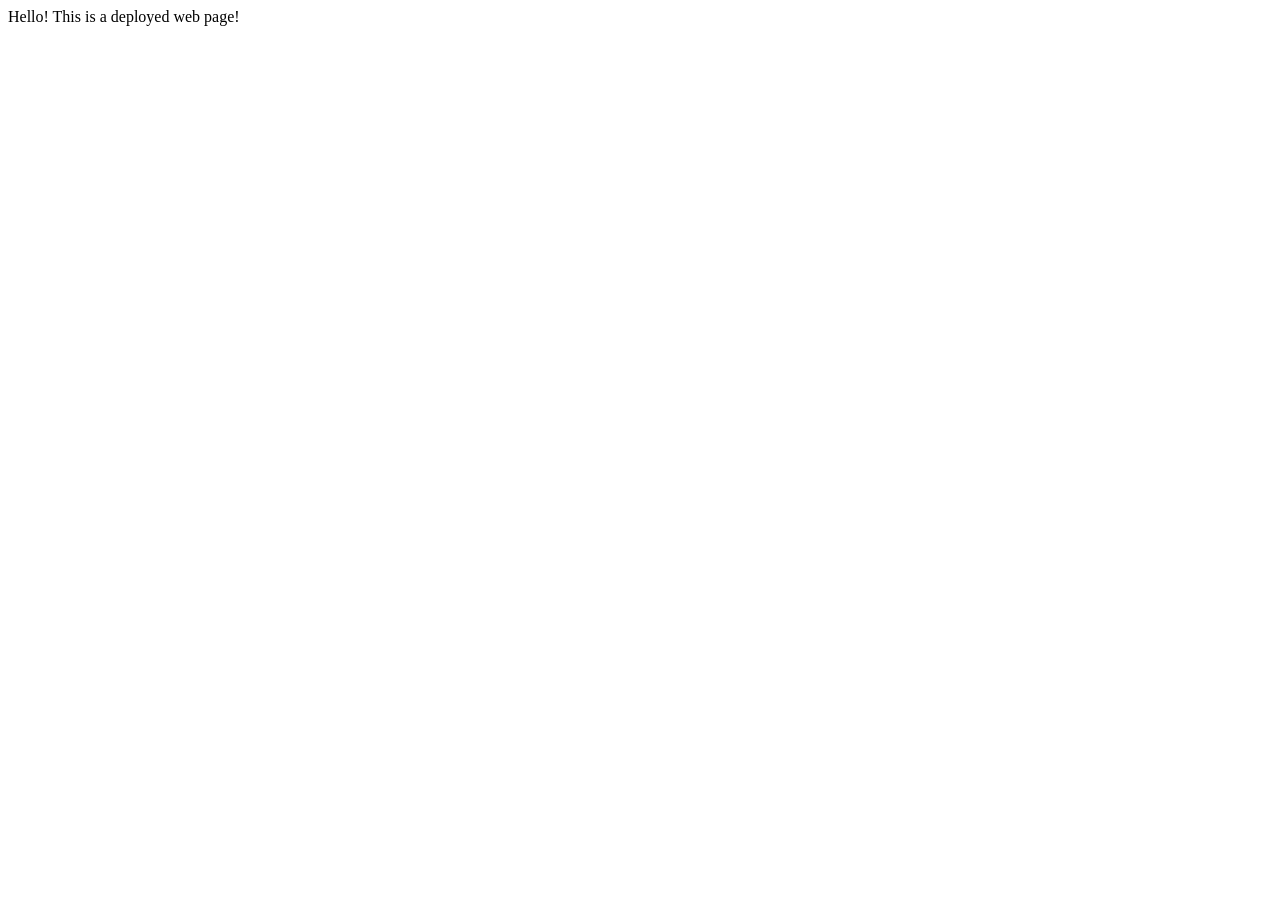
==== index.html @ 7a0d5e7f "initial commit" ====
<!DOCTYPE html>
<html lang="en">
<head>
    <meta charset="UTF-8">
    <meta name="viewport" content="width=device-width, initial-scale=1.0">
    <title>Mini Portfolio</title>
    <link rel="stylesheet" href="style.css">
</head>
<body>
    <div>Hello! This is a deployed web page!</div>
</body>
</html>
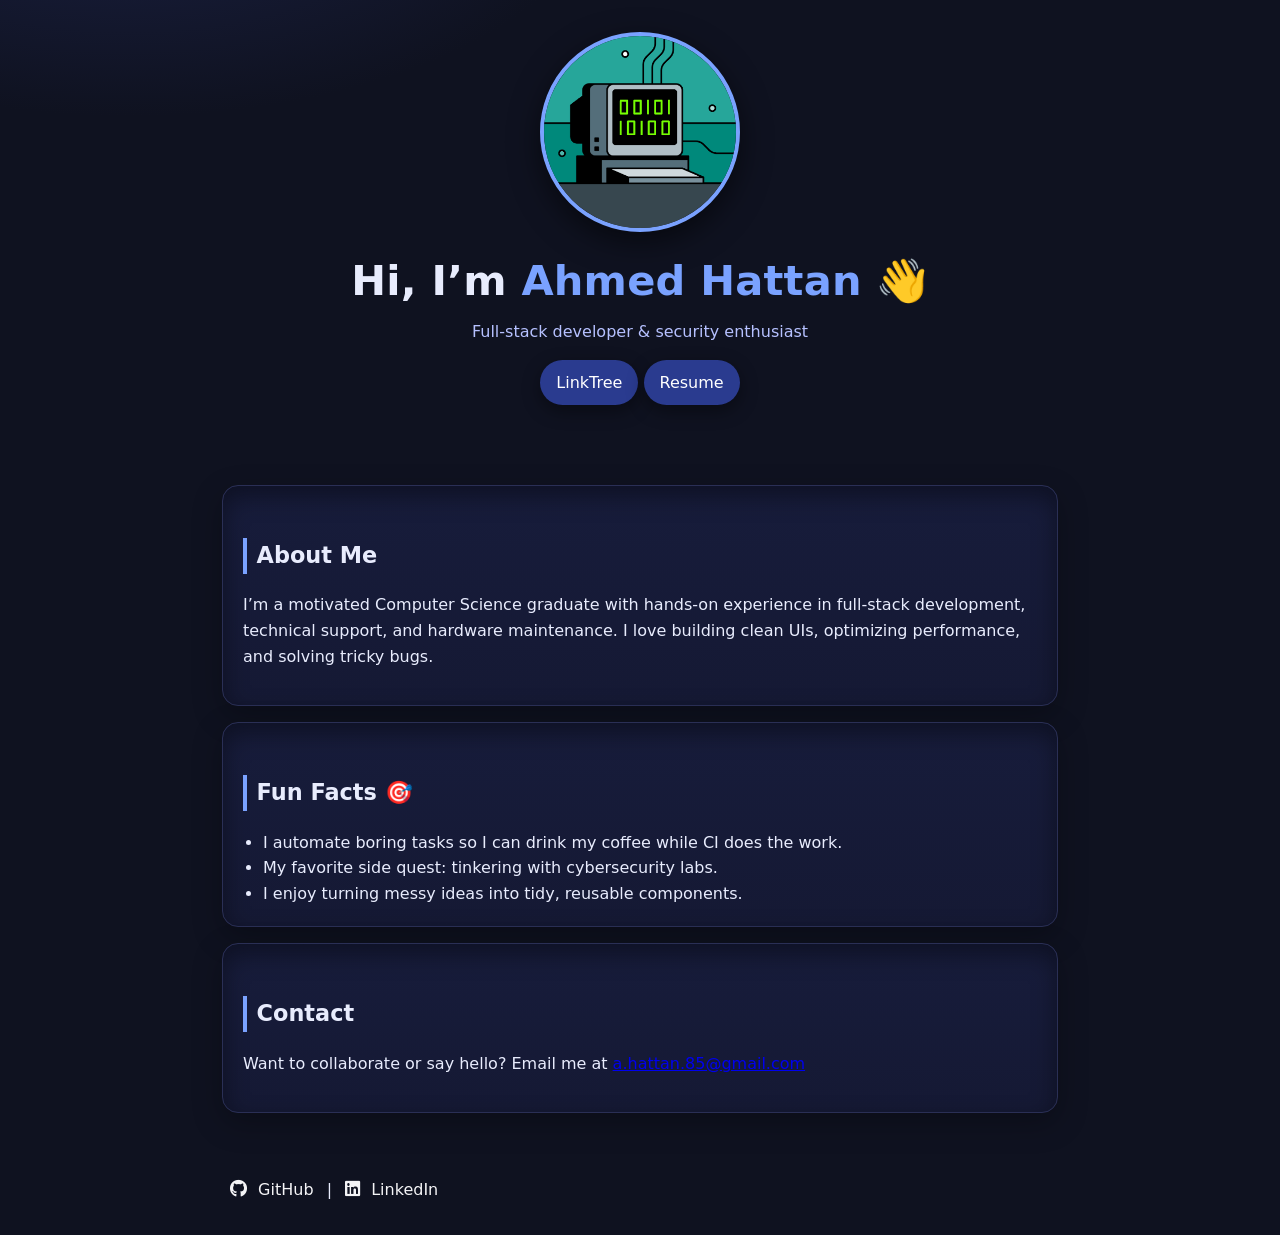
==== commit 5c50c594: "Update" ====
--- a/index.html
+++ b/index.html
@@ -1,12 +1,63 @@
 <!DOCTYPE html>
 <html lang="en">
+
 <head>
-    <meta charset="UTF-8">
-    <meta name="viewport" content="width=device-width, initial-scale=1.0">
-    <title>Mini Portfolio</title>
-    <link rel="stylesheet" href="style.css">
+    <meta charset="utf-8" />
+    <meta name="viewport" content="width=device-width, initial-scale=1" />
+    <title>Ahmed Hattan — Portfolio</title>
+    <link rel="stylesheet" href="./css/style-main.css" />
+    <link rel="stylesheet" href="https://cdnjs.cloudflare.com/ajax/libs/font-awesome/6.5.2/css/all.min.css">
+
 </head>
+
 <body>
-    <div>Hello! This is a deployed web page!</div>
+    <header class="container">
+        <img class="avatar" src="./assets/img/Profile.png" alt="Avater" width="200" height="200" />
+        <h1>Hi, I’m <span class="accent">Ahmed Hattan</span> 👋</h1>
+        <p class="tagline">Full-stack developer & security enthusiast</p>
+        <nav class="links">
+            <a class="btn" href="https://linktr.ee/AhmedHattan" target="_blank" rel="noopener">LinkTree</a>
+            <a class="btn" href="./resume.html" target="_blank" rel="noopener">Resume</a>
+        </nav>
+    </header>
+
+    <main class="container">
+        <section>
+            <h2>About Me</h2>
+            <p>
+                I’m a motivated Computer Science graduate with hands-on experience in
+                full-stack development, technical support, and hardware maintenance.
+                I love building clean UIs, optimizing performance, and solving tricky bugs.
+            </p>
+        </section>
+
+        <section>
+            <h2>Fun Facts 🎯</h2>
+            <ul class="fun">
+                <li>I automate boring tasks so I can drink my coffee while CI does the work.</li>
+                <li>My favorite side quest: tinkering with cybersecurity labs.</li>
+                <li>I enjoy turning messy ideas into tidy, reusable components.</li>
+            </ul>
+        </section>
+
+        <section>
+            <h2>Contact</h2>
+            <p>
+                Want to collaborate or say hello? Email me at
+                <a href="mailto:a.hattan.85@gmail.com">a.hattan.85@gmail.com</a>
+            </p>
+        </section>
+    </main>
+
+    <footer class="container footer">
+        <a href="https://github.com/Ahmed-Hattan-2285" target="_blank" rel="noopener">
+            <i class="fab fa-github"></i> GitHub
+        </a> |
+        <a href="https://www.linkedin.com/in/ahmed-hattan/" target="_blank" rel="noopener">
+            <i class="fab fa-linkedin"></i> LinkedIn
+        </a>
+    </footer>
+
 </body>
+
 </html>
--- a/css/style-main.css
+++ b/css/style-main.css
@@ -0,0 +1,122 @@
+/* Note: I used Color variables.These are intended to facilitate modification later.
+So if I want to change the site's colors, I can modify them from just one place, here.
+*/
+
+/*All CSS I used from :https://developer.mozilla.org/en-US/🔥*/
+
+:root {
+  --bg: #0f1220;
+  --card: #151934;
+  --text: #e8ecfd;
+  --muted: #b6c1ff;
+  --accent: #7aa2ff;
+  --btn: #2a3b8f;
+  --ring: #7aa2ff55;
+}
+
+* {
+  box-sizing: border-box;
+}
+
+html,
+
+body {
+  margin: 0;
+  padding: 0;
+  background: radial-gradient(1200px 600px at 10% -10%, #1a2042 0%, var(--bg) 40%),
+    linear-gradient(180deg, #0b0e1a 0%, var(--bg) 100%);
+  color: var(--text);
+  font: 16px/1.6 system-ui, -apple-system, Segoe UI, Roboto, "Helvetica Neue", Arial, sans-serif;
+}
+
+.container {
+  max-width: 900px;
+  padding: 2rem;
+  margin: 0 auto;
+}
+
+header {
+  text-align: center;
+  padding-top: 3rem;
+}
+
+.avatar {
+  display: block;
+  margin: 0 auto 1rem;
+  border-radius: 50%;
+  border: 4px solid var(--accent);
+  box-shadow: 0 10px 30px #0008;
+}
+
+h1 {
+  font-size: clamp(1.8rem, 4vw, 2.6rem);
+  margin: 0.25rem 0 0.25rem;
+  letter-spacing: 0.2px;
+}
+
+h2 {
+  margin-top: 2rem;
+  font-size: 1.4rem;
+  border-left: 4px solid var(--accent);
+  padding-left: 0.6rem;
+}
+
+.tagline {
+  margin: 0.25rem 0 1rem;
+  color: var(--muted);
+}
+
+.accent {
+  color: var(--accent);
+}
+
+.links {
+  margin-top: 0.75rem;
+}
+
+.btn {
+  display: inline-block;
+  background: var(--btn);
+  color: white;
+  padding: 0.6rem 1rem;
+  border-radius: 999px;
+  text-decoration: none;
+  transition: transform 0.12s ease, box-shadow 0.12s ease;
+  box-shadow: 0 6px 18px #0006, 0 0 0 0 var(--ring);
+}
+
+.btn:hover {
+  transform: translateY(-1px);
+  box-shadow: 0 8px 22px #0008, 0 0 0 6px var(--ring);
+}
+
+main section {
+  background: linear-gradient(180deg, #171c3b, var(--card));
+  border: 1px solid #2a2f55;
+  border-radius: 16px;
+  padding: 1.25rem;
+  margin-top: 1rem;
+  box-shadow: 0 10px 24px #0006 inset, 0 10px 30px #0004;
+}
+
+.fun {
+  margin: 0.5rem 0 0;
+  padding-left: 1.25rem;
+}
+
+footer a {
+  color: #f4f4f6;
+  text-decoration: none;
+  margin: 0 0.5rem;
+  font-weight: 500;
+  transition: color 0.2s ease;
+} 
+
+footer a i {
+  margin-right: 6px;
+  font-size: 1.1rem;
+}
+
+footer a:hover {
+  color: #0077b5;
+}
